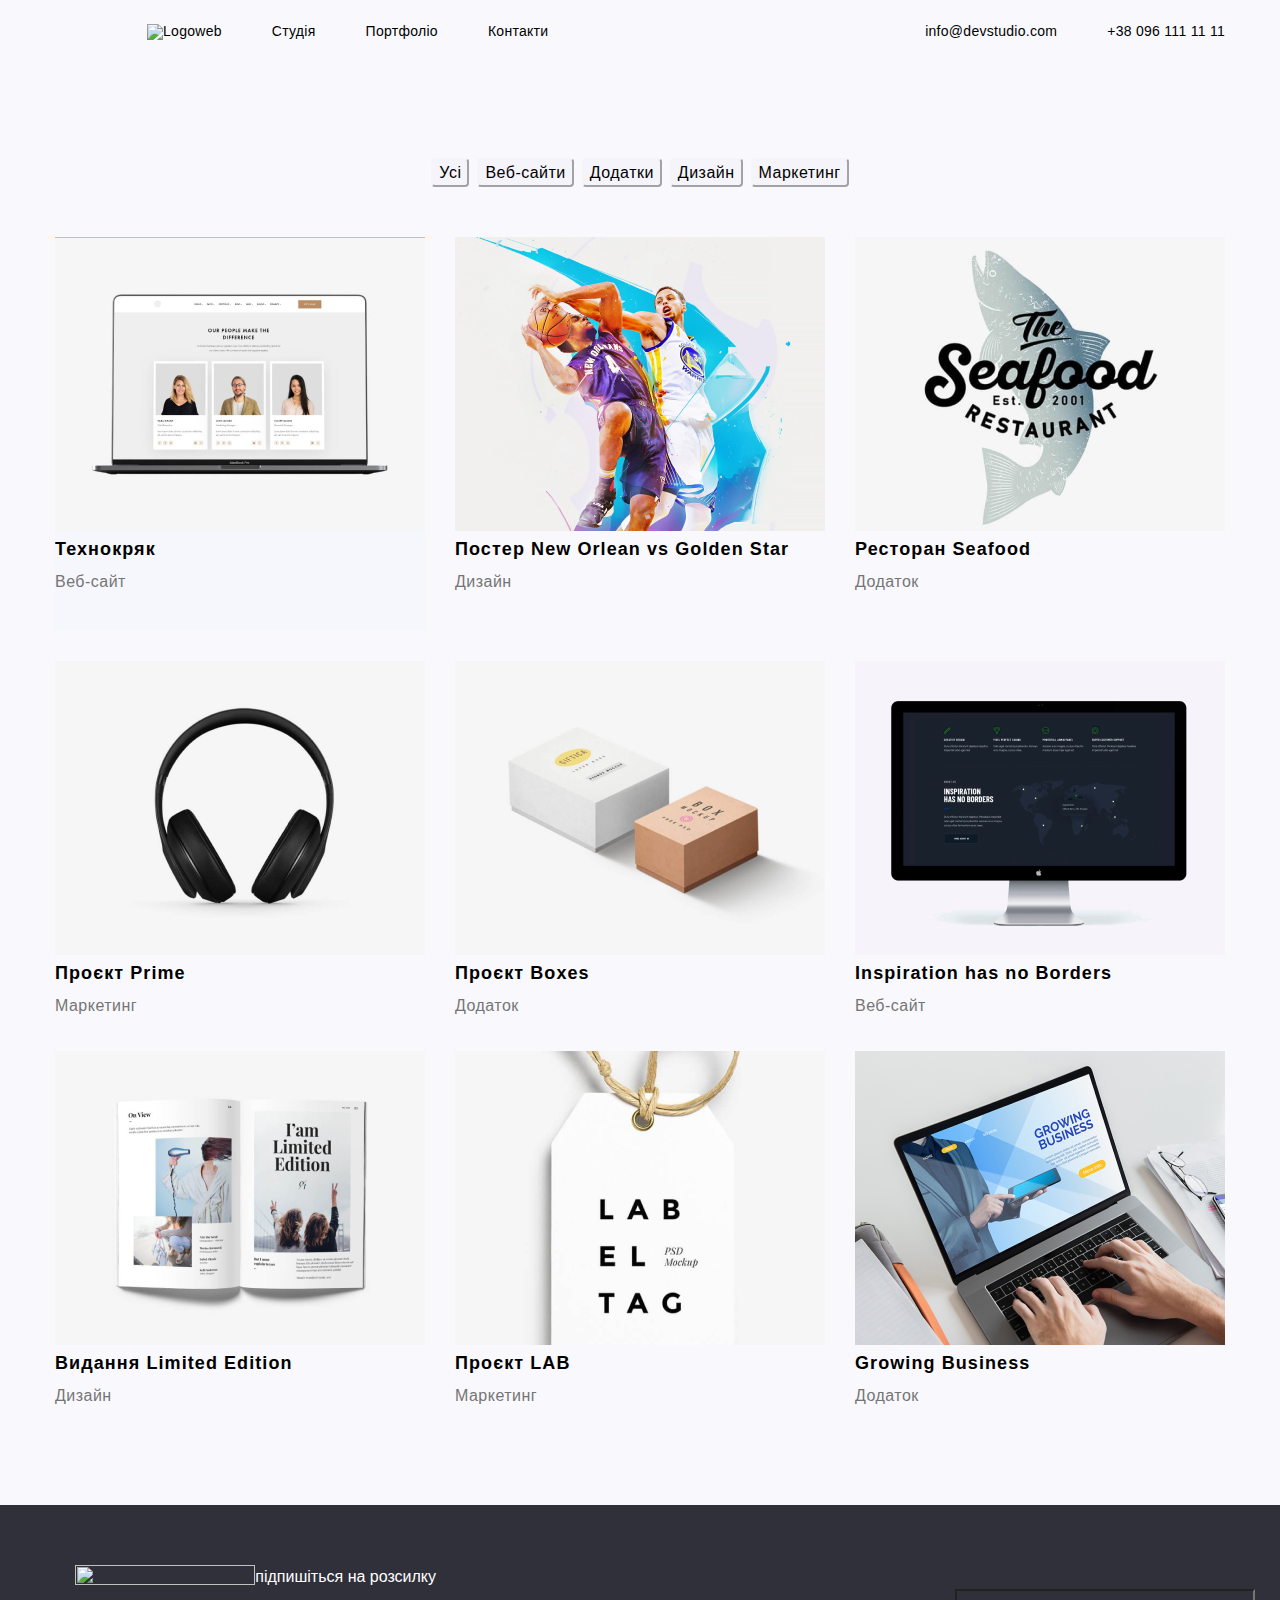
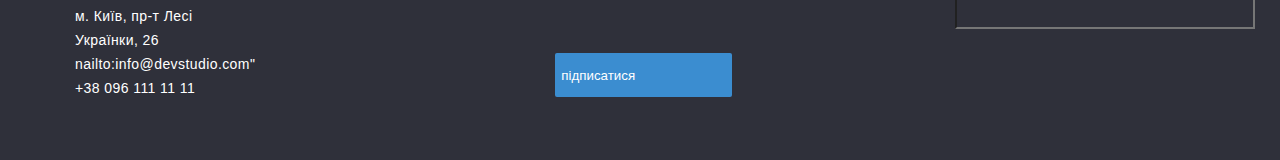
==== portfolio.html @ cb067c21 "index.html" ====
<!DOCTYPE html>
<html lang="en">

<head>
    <meta charset="UTF-8">
    <meta name="viewport" content="width=device=width, initial-scale=1.0">
    <title></title>
    <link rel="preconnect" href="https://fonts.googleapis.com"/>
    <link rel="preconnect" href="https://fonts.gstatic.com"crossorigin />
    <link href="https://.googleapis.com/css2?family=Raleway:wght@700&family=Roboto:wght@400;500;700;900&display=swap">
    <link rel="stylesheet" href="https://cdnjs.cloudflare.com/ajax/libs/modern-normalize/1.10/modern-normalize/min/css"/>
    <link rel="stylesheet" href="./Css/styles.css">

</head>

<body>
    <header>
        
        <div class="contayner flex">
            

            <ul class="header-list">
                <li>
                    <img src="./imeges/WebStudioLogotype.png"   class="Logoweb4"   alt="Logoweb">
                </li>
                <li>
                    <a href="./index.html" class="header-logo-link">Студія</a>
                    
                    
                    
                </li>
                <li>
                    <a href="./portfolio.html" class="header-logo-link1">Портфоліо</a>
                    
                </li>
                <li>
                    <a href="#" class="header-logo-link2">Контакти</a>
                </li>

            </ul>
            <ul class="header-contacts">

                <li>
                    <a class="header-contacts-list1" href="mailto:info@devstudio.com">info@devstudio.com</a>
                
                </li>
                <li>
                    <a class="header-contacts-list2" href="tel:+38 096 111 11 11">+38 096 111 11 11</a>
                </li>
            </ul>
        </div>
        

    </header>

    <main>
        <section  class="portfolio"  >
            <div class="contayner">
            
            <ul class="buttons">
                <li><button class="li" >Усі</button></li>
                <li><button class="li">Веб-сайти</button></li>
                <li><button  class="li">Додатки</button></li>
                <li><button  class="li" >Дизайн</button></li>
                <li><button  class="li" >Маркетинг</button></li>
            </ul>
          
            <ul class="imegesport">

               
                
                <div class="ll">
                <li><img src="./Images.Portfolio/laptop.png"    alt="Технокряк" width="280"> 
                    
                   <h3 class="text-port" >Технокряк</h3>
                    <p class="text-portf">Веб-сайт</p>
                   
                    </li>
                    
                
                    <div class="overlay">

                        <p>Ресурс пропонує комплексні пропозиції з різним рівнем функціоналу
                             та сервісів. Все це дозволить відвідувачу отримати вичерпні відомості про
                              компанію чи приватну особу.</p>
                     
                   
                    </li>
                </div>
            </div>
                    
                    
                    
                   
                
                

                <li><img src="./Images.Portfolio/poster.png" alt="Постер New Orlean vs Golden Star" width="270">
                <h3 class="text-port">Постер New Orlean vs Golden Star</h3>
                <p class="text-portf">Дизайн</p>
                </li>

            

                <li><img src="./Images.Portfolio/fish.png" alt="Ресторан Seafood" width="270">
              
                <h3 class="text-port" >Ресторан Seafood</h3>
                <p   class="text-portf" >Додаток</p>
                </li>
               
                

                <li><img src="./Images.Portfolio/headphones.png" alt="Проєкт Prime" width="270">
               
                <h3 class="text-port" >Проєкт Prime</h3>
                <p   class="text-portf" >Маркетинг</p>
                </li>

                <li><img src="./Images.Portfolio/boxes.png" alt="Проєкт Boxes" width="270">
               
                <h3 class="text-port"  >Проєкт Boxes</h3>
                <p  class="text-portf"  >Додаток</p>
                </li>

                <li><img src="./Images.Portfolio/computer.png" alt="Inspiration has no Borders" width="270">
              
                <h3 class="text-port"  >Inspiration has no Borders</h3>
                <p  class="text-portf"  >Веб-сайт</p>
                </li>
               

                <li><img src="./Images.Portfolio/7.png" alt="Видання Limited Edition" width="270">
               
                <h3  class="text-port" >Видання Limited Edition</h3>
                <p   class="text-portf" >Дизайн</p>
                </li>


                <li><img src="./Images.Portfolio/8.png" alt="Проєкт LAB" width="270">
              
                <h3 class="text-port"  >Проєкт LAB</h3>
                <p   class="text-portf"  >Маркетинг</p>
                </li>

                <li><img src="./Images.Portfolio/9.png" alt="Growing Business" width="270">
               
                <h3 class="text-port" >Growing Business</h3>
                <p   class="text-portf" >Додаток</p>
                </li>

            </ul>
            </div>
      
            
        </section>
    </main>



    <footer class="footer">

        <div class="contayner flex">
            <div>

                <img class="Logoweb" src="./imeges/logo2.png" width="145" height="31">
                <address>
                    <ul class="address1">
                        <li><a class="address">м. Київ, пр-т Лесі Українки, 26 </a></li>
                        <li class="address-hero" href="mailto..info@devstudio.com">nailto:info@devstudio.com"</a>
                        </li>
                        <li class="address-hero" href="tel..+38 096 111 11 11">+38 096 111 11 11</a></li>
                    </ul>
                </address>
            </div>
            <div>
                <p class="">підпишіться на розсилку</p>
                <form>
                    <input text="email" class="input" name="email"> <br> <br>
                    <button type="submit" class="submit">
                        підписатися
                    </button>

                </form>
            </div>


        </div>
    </footer>
                   
              
           
     
</body>

</html>
---- Css/styles.css ----
h1,
h2,
h3,
p {
    margin: 0;
}

body {
    font-family: 'Roboto', sans-serif;
}

ul {
    list-style-type: none;
    margin: 0;
    padding: 0;

}

address {
    font-style: normal;
}

a {
    color: inherit;
    text-decoration: none;
}

.contayner {
    width: 1200px;
    padding: 0 15px;
    margin: 0 auto;
}


.header-list {
   display: flex;
   flex-wrap: nowrap;
   gap: 50px;
   margin-left: 92px;
  

}

.header-contacts-list1:hover{
   color: #2196F3;
   
}

.header-contacts-list2:hover{
   color: #2196F3;
   
}

.container {
    margin: 0 auto;
    padding: 0 15px;
}





.features-list {
    display: flex;
    justify-content: center;
    gap: 30px;
}



img {
    display: block;
    width: 100%;
    height: auto;
}

.text-hero {
    font-size: 44px;
    font-weight: 900;
    line-height: 60px;
    letter-spacing: 0.06em;
    text-align: center;
    line-height: 1.36;

}

.features {
    display: flex;
}





.hero {
    width: 1600px;
    background-image: linear-gradient(to right, rgba(47, 48, 58, 0.4), rgba(47, 48, 58, 0.4)), url(../Imeges/background.png);
    background-position: center;
    background-size: cover;
    color: #ffffff;
    padding-top: 200px;
    padding-bottom: 200px;
    margin: 0 auto;
   text-align: center;




}

.email-footer {
    color: #2F303A;

}

.text-section {

    font-size: 36px;
    font-weight: 700;
    line-height: 42.19px;
    letter-spacing: 0.03em;
    text-align: center;

}

.hero-icon {
    fill: #ffffff;
}




.button {
    position: absolute;
    word-spacing: 12px;
    left: 0;
    bottom: 0;
    width: 370px;
    padding-top: 40px;
    padding-bottom: 40px;
    line-height: 23px;
    width: 100%;
    color: #fefcfc;
    background-color: rgba(0, 0, 0, 0.36)
}


.button-hero {
    display: flex;
    width: 152px;
    height: 30px;
    top: 440px;
    gap: 0px;
    font-size: 16px;
    font-weight: 700;
    line-height: 30px;
    letter-spacing: 0.06em;
    text-align: center;
}

.class-ul {
    display: flex;
    width: 1170px;
    height: 248px;
    top: 774px;
    gap: 7px;
    opacity: 23px;


}

.div {
    display: flex;
    gap: 30px;
}

.people {
    display: flex;
    gap: 30px;


}

.hero-link {
    display: flex;
    gap: 13;

}

.header-contacts {
    display: flex;
    margin-left: auto;
}


.flex {
    display: flex;

}





.text .text-list {
    position: relative;
    opacity: 1px;
    gap: 0;
    top: 23;



}

.header-logo {
    width: 145px;


}

.team {
    color: #000000;

    font-size: 36px;
    font-weight: 700;
    line-height: 42.19px;
    letter-spacing: 0.03em;
    background-color: #F5F4FA;
    ;



}

.team-h2 {
    text-align: center;

    font-size: 36px;
    font-weight: 700;
    line-height: 42.19px;
    letter-spacing: 0.03em;





}

.text-li {


    font-size: 36px;
    font-weight: 700;
    line-height: 42.19px;
    letter-spacing: 0.03em;
    text-align: center;
    border-bottom: 10px;




}

.contayner text {
    display: flex;
    gap: 30px;

}

.features-text {

    font-size: 14px;
    font-weight: 400;
    line-height: 24px;
    letter-spacing: 0.03em;
    text-align: left;


}

.features-title {

    font-size: 14px;
    font-weight: 700;
    line-height: 16.41px;
    letter-spacing: 0.03em;
    border-bottom: 20px;

}

.people-title {
    color: #212121;

    font-size: 16px;
    font-weight: 500;
    line-height: 18.75px;
    letter-spacing: 0.03em;
    background-color: white;
 

}

.people-text {
    color: #757575;

    font-size: 16px;
    font-weight: 400;
    line-height: 18.75px;
    letter-spacing: 0.03em;
    background-color: white;
   

}




.text-imeges3 {
    word-spacing: 12px;
}

.footer {
    background: #2F303A;
    color: #ffffff;

}

.address {

    font-size: 14px;
    font-weight: 400;
    line-height: 24px;
    letter-spacing: 0.03em;

}

.address-hero {

    font-size: 14px;
    font-weight: 400;
    line-height: 24px;
    letter-spacing: 0.03em;

}

.buttons {
    display: flex;
    justify-content: center;
    color: #212121;
    gap: 8px;
    margin-bottom: 50px;
font-size: 16px;
font-weight: 500;
line-height: 26px;
letter-spacing: 0.03em;
color: #ffffff;






}

.text-port {

    font-size: 18px;
    font-weight: 700;
    line-height: 36px;
    letter-spacing: 0.06em;
    overflow: hidden;

}
* {
   box-sizing: border-box;
 }


.ll{
   position: relative;
 width: 300px;
 height: 300px;
 margin: 0 auto;
 background-color: #bdbdbd;
 overflow: hidden;
}
 
.overlay {
   
       position: absolute;
       top: 0;
       left: 0;
       width: 100%;
       height: 100%;
       background-color: #3f51b5;
     
       transform: translatey(100%);
       transition: transform 250ms ease-in-out;
     
     
 }
 .ll:hover .overlay{
   transform: translatey(0);
}
 

 
.text-portf {

    color: #757575;
    font-size: 16px;
    font-weight: 400;
    line-height: 30px;
    letter-spacing: 0.03em;

}

.header-logo {
    width: 145px;
    animation:changesize 600ms 3 ;
}
@keyframes changesize {
   0% {
     transform: scale(1);
   }
 
   50% {
     transform: scale(1.3);
   }
 
   100% {
     transform: scale(1);
   }
 }

header {
    padding-bottom: 24px;
    padding-top: 24px;
}

.header-logo-link .curent::after {
  
   background-color: #2196F3;
   height: 4px;
   width: 100px;
   border-radius: 2px;
   display: block;
   margin-top: 28px;
   position: absolute;

}
.header-logo-link .curent {
   color: #2196F3;
}


footer {
    padding: 60px;
    padding-top: 60px;
}

.header-contacts {
    display: flex;
    gap: 50px;
    margin-left: auto;


}

.imegesport {
    display: flex;
    gap: 30px;
    flex-wrap: wrap;
}

.text,
.team,
.clients {
    padding-top: 94px;
    padding-bottom: 94px;
}

.features {
    padding-top: 94px;

}

.portfolio {
    padding-top: 94px;
    padding-bottom: 94px;
}



.backdrop {
    top: 0;
    left: 0;
    position: fixed;
    width: 100%;
    height: 100%;
    background-color: rgba(0, 0, 0, 0.33);
    opacity: 1;
    visibility: visible;
    transition-timing-function: cubic-bezier(0.4, 0, 0.2, 1);
    transform: translatey(-100%);
    transition: transform 250ms ease-in-out;

}
.backdrop.is-hidden .modal {
   transform: translate(-50%, -50%) scale(0);
 }
 
 .no-scroll {
   overflow: hidden;
 }

.modal {
   position: absolute;
   top: 50%;
   left: 50%;
   min-width: 400px;
   min-height: 300px;
   padding: 15px;
   background-color: skyblue;
   transform: translate(-50%, -50%) scale(1);
   transition: opacity 500ms cubic-bezier(0.83, -0.08, 0.32, 1) 1000ms;
   
    



}
.backdrop.is-hidden .modal {
   transform: translate(-50%, -50%) scale(0);
 }

.no-scroll {
   overflow: hidden;
 }




.backdrop.is-hidden {
    opacity: 0;
    pointer-events: none;
    visibility: hidden;
    

}

.header-list,
.header-contacts {
    font-weight: 500;
    font-size: 14px;
    line-height: 1.14;
    letter-spacing: 0.02em;


}


.modal-clouse {
   top: 8px;
   right: 8px;
    position: absolute;
    width: 30px;
    height: 30px;
    border-radius: 66px;
    background: none;
    border: 1px solid rgba(0, 0, 0, 0.1);
    display: flex;
    justify-content: center;
    opacity: 20px;
    fill: #000000;
    transition-property: color;
    opacity: calc(1);
    translate: scale(x,y);
    transition-duration: 250ms;
    transform: scale(1);
     transition-timing-function: cubic-bezier(0.4, 0, 0.2, 1)
     

}
.backdrop  {
   position: fixed;
   top: 0;
   left: 0;
   width: 100%;
   height: 100%;
   background-color: rgba(0, 0, 0, 0.5);
   opacity: 1;
   transition:
     opacity 500ms cubic-bezier(0.83, -0.08, 0.32, 1) 1000ms,
     visibility 500ms cubic-bezier(0.83, -0.08, 0.32, 1) 1000ms;
}
.modal-clouse:hover{
   color: #3b8dd0;
}

.name {
    color: #524f4c;
}

.submit {
   display: flex;
   align-items: center;
   gap: 10px;
   border: none;
   border-radius: 2px;
    color: #ffffff;
    background-color: #3b8dd0;
    width: 177px;
    height: 44px;
    margin-left: 300px;
    


}

.modal-input:focus-within.modal-in{
   border-color: #2196F3;
}




.input {
    background: #2F303A;
    width: 300px;
    height: 40px;
    color: #ffffff;
    margin-left: 700px;

}

.modal-input {
  top: 33px;
  color: #21212133;
  width: 400px;
  margin-left: 100px;
  

}
.sub{
   font-family: 40px;
font-size: 14px;
font-weight: 700;
margin-left: 700px;
top: 10px;

}



.modal-in{
   
   color: #757575;

  border-radius: 4px;
  width: 448px;
  height: 40px;
  margin-left: 2px;
  width: 448px;

}
.modal-in3{
   width: 448px;
height: 120px;
top: 518px;
gap: 0px;
border-radius: 4px ;
border: 1px 0px 0px 0px;


}
.modal-in1{
   
   top: 518px;
   gap: 0px;
   border-radius: 4px ;
   border: 1px 0px 0px 0px;
   
  
}

.modal-in:hover{
   color: #3b8dd0;
}
.modal-label {
   display: flex;
   flex-direction: column;
   gap: 4px;
   color: #757575;
   border-radius: 1px;
   


  
}

.m4{
   margin-left: -109px;
}


.textcom {
    width: 400px;
    height: 99px;
}

data {
   font-family: 'Roboto';
   font-size: 40px;
   font-weight: 700;
   line-height: 23.44px;
   letter-spacing: 0.03em;
   margin-left: 150px;
   
   

}

.button-hero2 {

    color: #ffffff;
    background-color: #3b8dd0;
    text-align: center;
    width: 216px;
    height: 50px;
    font-size: 16px;
    font-weight: 700;
    line-height: 30px;
    letter-spacing: 0.06em;
    border-radius: 8px;
    border-color: #3b8dd0;
    





}

.weblogo {
   font-family: Raleway;
font-size: 26px;
font-weight: 700;
line-height: 30.52px;
letter-spacing: 0.03em;
text-align: left;

}

.li{
  
font-size: 16px;
font-weight: 70;
line-height: 23px;
letter-spacing: 0.03em;
text-align: center;
background: #F5F4FA;
color: #000000;
font-size: 16px;
border-radius: 3%;
border-radius: 4px;
border-color: #F5F4FA;


   


}
.hero-main {
   display: flex;
   gap: 39px;
   
 


}

svg {
   width: 170px;
   height: 92px;
   color: #AFB1B8;
   border-radius: 3px;
   border: 1px solid #AFB1B8
   


}

.svg {
   color: #AFB1B8
}

.header-logo-link::after{
   color: #2196F3;
   border-bottom: #2196F3;
   transition-duration: 250ms;
   transition-timing-function: cubic-bezier(0.4, 0, 0.2, 1);
  transform: translatey(-100%);
  transition: transform 250ms ease-in-out;

}

.header-logo-link:hover{
   color: #2196F3;
   transition-property: color;
   opacity: calc(1);
   translate: scale(x,y);
   transform: scale(1);
    transition-duration: 250ms;
    transition-timing-function: cubic-bezier(0.4, 0, 0.2, 1);
   transform: translatey(-100%);
   transition: transform 250ms ease-in-out;
   

   
}
.header-logo-link{
 
   border-bottom: #000000;
   transition: background-color 250ms cubic-bezier(0.4, 0, 0.2, 1);


}



.Clientsvg{
   display: flex;
   width: 170px;
   height: 92px;
   top: 2490px;
   
   gap: 0px;
   border: 1px 0px 0px 0px;
   opacity: 0px;
   
}



.m1{
   color: #757575;
width: 448px;
height: 40px;
top: 314px;
gap: 0px;
border-radius: 4px;
opacity: 0px;

}

.sub2{
   top: 10;
   gap: 10;
   width: 199px;
   height: 50px;

font-size: 16px;
font-weight: 700;
line-height: 30px;
letter-spacing: 0.06em;
margin-left: 200px;
color: #ffffff;
background-color: #2196F3;
border-radius: 3px;


}

.hr{
   width: 72px;
height: 6px;
top: 44px;
gap: 0px;
border-radius: 4px ;
opacity: 0px;
color: #2196F3;
background-color: #2196F3;

}

* {
   box-sizing: border-box;
 }
 
 body {
   line-height: 1.5;
   font-family: sans-serif;
   background-color: #f9f9fd;
 }
 
 h1 {
   text-align: center;
   font-size: 24px;
 }
 
 .ll {
   
   width: 370px;
   height: 394px;
   background-color: #f5f7fd;
   transition: background-color 250ms cubic-bezier(0.4, 0, 0.2, 1);

  
   

   overflow: hidden;
 }
 
 .overlay {
   position: absolute;
   top: 0;
   left: 0;
   width: 100%;
   height: 75% ;
   background: #2196F3E5;

   transition-property: color;
   transition-duration: 250ms;
    transition-timing-function: cubic-bezier(0.4, 0, 0.2, 1);
   transform: translatey(-100%);
   transition: transform 250ms ease-in-out;
   
   
 }
 
 .ll:hover .overlay {
   transform: translatey(1);
  
 }
 
 .overlay p {
   color: #fff;
   padding: 10px;
   margin: 0;
   font-size: 18px;
  
font-weight: 400;
line-height: 28px;
letter-spacing: 0.03em;
align-content: center;

 }
 

 .ll:hover{
   box-shadow: 1px 1px 10px gray;
   

 }

 .li:hover{
   color: #ffffff;
   background-color: #2196F3;
   transition-property: color;
   transition-duration: 250ms;
    transition-timing-function: cubic-bezier(0.4, 0, 0.2, 1);
  

}

.header-logo-link1:hover{
   color: #2196F3;
   transition-property: color;
   opacity: calc(1);
   translate: scale(x,y);
   transform: scale(1);
   transition-duration: 250ms;
   transition-timing-function: cubic-bezier(0.4, 0, 0.2, 1);
  transform: translatey(-100%);
  transition: transform 250ms ease-in-out;
    
}
.header-logo-link2:hover{
   color: #2b98f2;
  transition-property: color;
  opacity: calc(1);
  translate: scale(x,y);
  transform: scale(1);
  transition-duration: 250ms;
  transition-timing-function: cubic-bezier(0.4, 0, 0.2, 1);
 transform: translatey(-100%);
 transition: transform 250ms ease-in-out;
}
.header-logo-link::after{
   position: absolute;
   display: block;
   color: #2196F3;

}
.li:hover{
   color: #ffffff;
   background-color: #2196F3;
   transition-property: color;
   transition-duration: 250ms;
    transition-timing-function: cubic-bezier(0.4, 0, 0.2, 1);
  

}


body {
   font-size: 16px;
   margin: 0;
   padding: 0;
   box-sizing: border-box;
}

.container {
   display: flex;
   flex-direction: column;
   padding: 1em;
   width: 100%;
}


@media (min-width: 480px) {
   .container {
       flex-direction: row;
       padding: 2em;
   }

   .header {
       font-size: 1.5em;
   }
}


@media (min-width: 768px) {
   .container {
       padding: 3em;
   }

   .header {
       font-size: 2em;
   }

   .main-content {
       flex: 1;
       padding: 1em;
   }
}

@media (min-width: 1200px) {
   .container {
       max-width: 1200px;
       margin: 0 auto;
       padding: 4em;
   }

   .header {
       font-size: 2.5em;
   }
}

.src1{
   margin-bottom: 30px;
}
.src2{
   margin-bottom: 25px;
   width: 270px;
}

.features-text{
   color: #757575;

}

.svg1{

       width: 170px;
       height: 92px;
       fill: #AFB1B8;
     gap: 40px;
       
     
}
.svg2{

   width: 170px;
   height: 92px;
   fill: #AFB1B8;
   
 
}
.svg3{

   width: 170px;
   height: 92px;
   fill: #AFB1B8;
   
 
}

.svg4{

   width: 170px;
   height: 92px;
   fill: #AFB1B8;
   
 
}
.svg5 {

   width: 170px;
   height: 92px;
   fill: #AFB1B8;
   
 
}
.svg6 {

   width: 170px;
   height: 92px;
   fill: #AFB1B8;
   
 
}


.Clientsvg{

display: flex;
    gap: 25px;
}

.Clientsvg-section   {
font-size: 36px;
font-weight: 700;
line-height: 42.19px;
letter-spacing: 0.03em;
text-align: center;

}
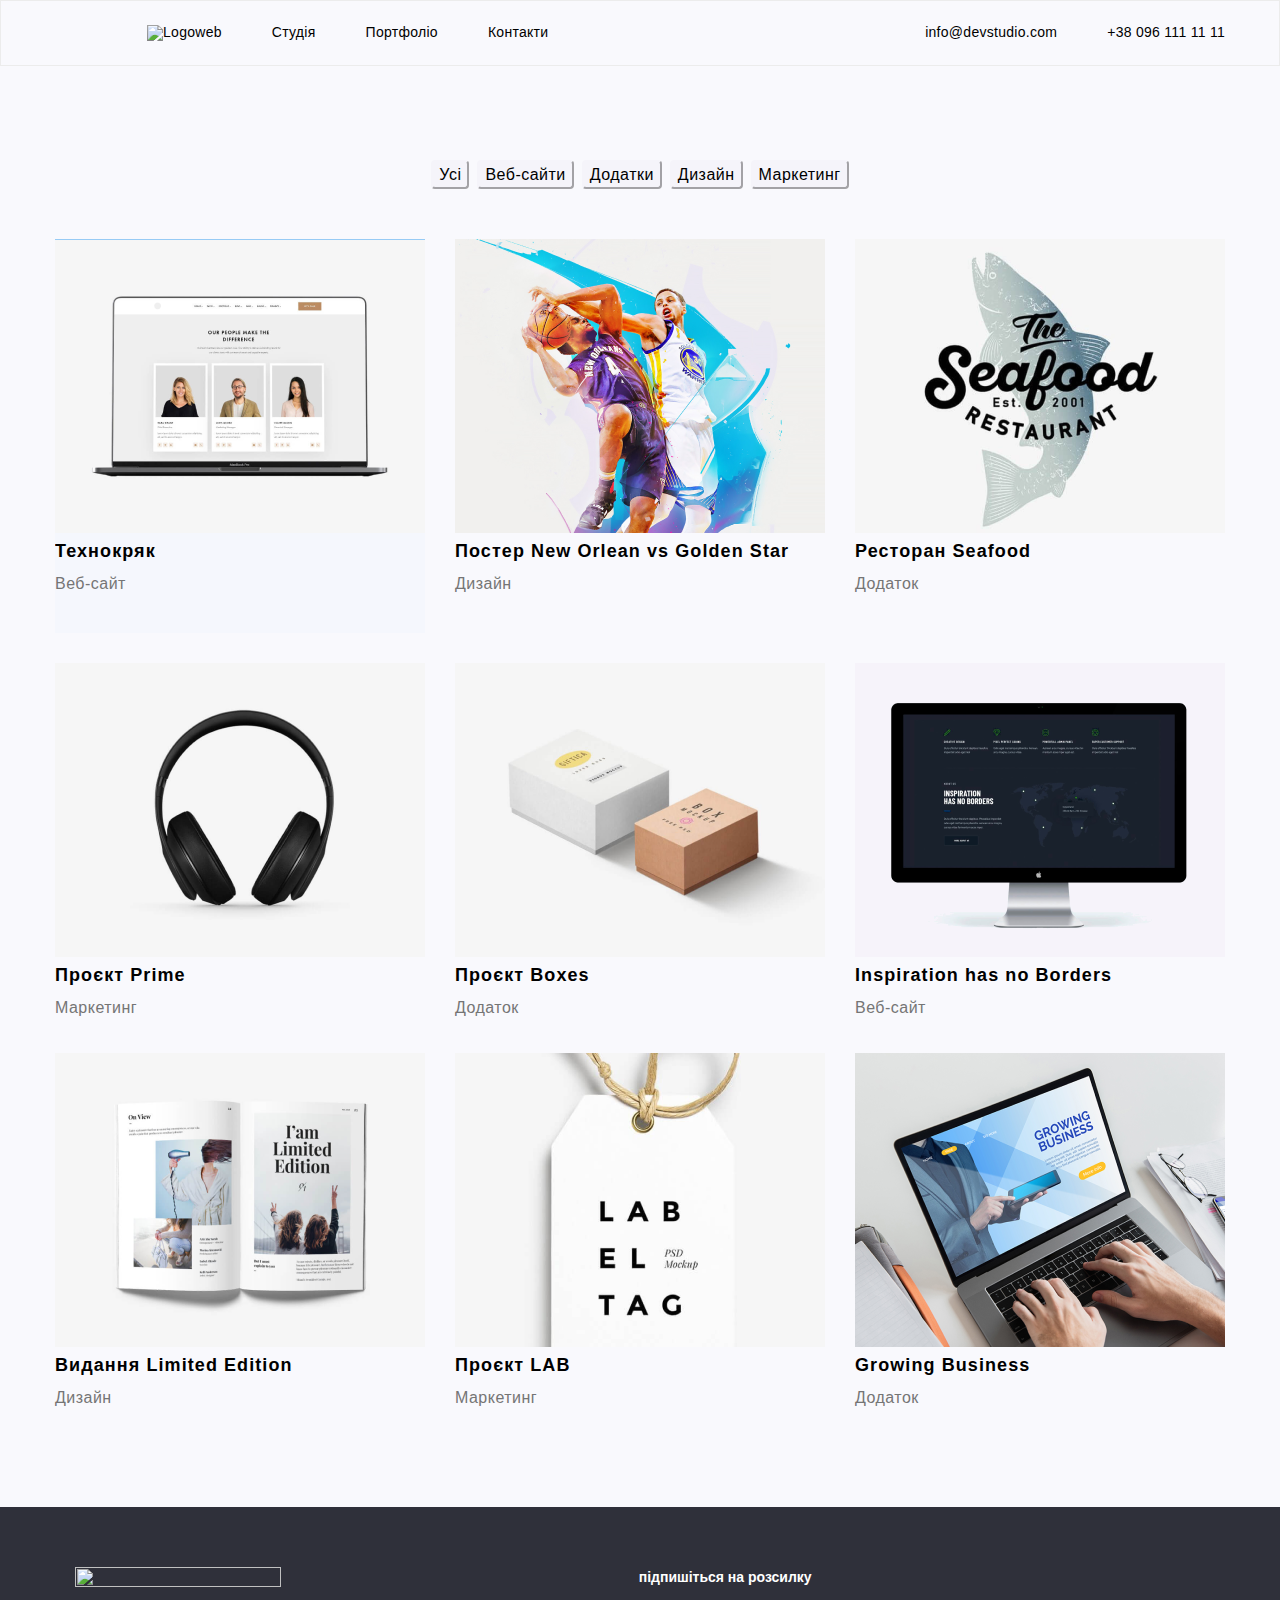
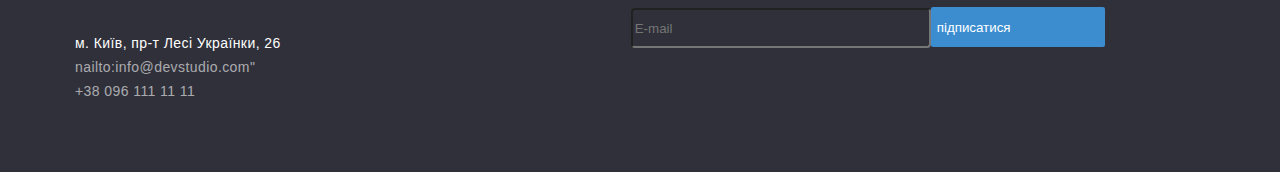
==== commit 1e50783e: "styles.css" ====
--- a/portfolio.html
+++ b/portfolio.html
@@ -173,9 +173,9 @@
                 </address>
             </div>
             <div>
-                <p class="">підпишіться на розсилку</p>
+                <p class="sub">підпишіться на розсилку</p>
                 <form>
-                    <input text="email" class="input" name="email"> <br> <br>
+                    <input text="email" class="input" name="email"  placeholder="E-mail"><br> <br>
                     <button type="submit" class="submit">
                         підписатися
                     </button>
--- a/Css/styles.css
+++ b/Css/styles.css
@@ -31,7 +31,9 @@
     margin: 0 auto;
 }
 
-
+header{
+    border: 1px solid #ECECEC
+}
 .header-list {
    display: flex;
    flex-wrap: nowrap;
@@ -254,7 +256,7 @@
     line-height: 42.19px;
     letter-spacing: 0.03em;
     text-align: center;
-    border-bottom: 10px;
+    border-bottom: 40px;
 
 
 
@@ -331,6 +333,8 @@
     font-weight: 400;
     line-height: 24px;
     letter-spacing: 0.03em;
+    margin-bottom: 50px;
+
 
 }
 
@@ -340,6 +344,8 @@
     font-weight: 400;
     line-height: 24px;
     letter-spacing: 0.03em;
+    color: #FFFFFF99;
+
 
 }
 
@@ -369,6 +375,7 @@
     line-height: 36px;
     letter-spacing: 0.06em;
     overflow: hidden;
+    border:  1px  #c9c6c6;
 
 }
 * {
@@ -412,6 +419,7 @@
     font-weight: 400;
     line-height: 30px;
     letter-spacing: 0.03em;
+    background-color: 1px solid #EEEEEE;
 
 }
 
@@ -471,6 +479,7 @@
     display: flex;
     gap: 30px;
     flex-wrap: wrap;
+    border:  1px  #dbdbdb;
 }
 
 .text,
@@ -502,7 +511,6 @@
     opacity: 1;
     visibility: visible;
     transition-timing-function: cubic-bezier(0.4, 0, 0.2, 1);
-    transform: translatey(-100%);
     transition: transform 250ms ease-in-out;
 
 }
@@ -521,7 +529,7 @@
    min-width: 400px;
    min-height: 300px;
    padding: 15px;
-   background-color: skyblue;
+   background-color: rgb(255, 255, 255);
    transform: translate(-50%, -50%) scale(1);
    transition: opacity 500ms cubic-bezier(0.83, -0.08, 0.32, 1) 1000ms;
    
@@ -610,9 +618,12 @@
    border-radius: 2px;
     color: #ffffff;
     background-color: #3b8dd0;
-    width: 177px;
-    height: 44px;
-    margin-left: 300px;
+    width: 174px;
+    height: 40px;
+    margin-left: 650px;
+    transform: translateY(-65px);
+    
+    
     
 
 
@@ -629,14 +640,15 @@
     background: #2F303A;
     width: 300px;
     height: 40px;
-    color: #ffffff;
-    margin-left: 700px;
+    color: #FFFFFF99;
+    margin-left: 350px;
+    border-radius: 4px;
 
 }
 
 .modal-input {
   top: 33px;
-  color: #21212133;
+  color: #00000033;
   width: 400px;
   margin-left: 100px;
   
@@ -646,8 +658,9 @@
    font-family: 40px;
 font-size: 14px;
 font-weight: 700;
-margin-left: 700px;
+margin-left: 358px;
 top: 10px;
+margin-bottom: 20px;
 
 }
 
@@ -655,7 +668,7 @@
 
 .modal-in{
    
-   color: #757575;
+   color: #000000;
 
   border-radius: 4px;
   width: 448px;
@@ -671,6 +684,8 @@
 gap: 0px;
 border-radius: 4px ;
 border: 1px 0px 0px 0px;
+margin-bottom: 20px;
+
 
 
 }
@@ -680,6 +695,7 @@
    gap: 0px;
    border-radius: 4px ;
    border: 1px 0px 0px 0px;
+   color: #212121;
    
   
 }
@@ -694,9 +710,18 @@
    color: #757575;
    border-radius: 1px;
    
+   
 
 
   
+}
+.modal-label1 {
+    display: flex;
+    flex-direction: column;
+    gap: 4px;
+    color: #757575;
+    border-radius: 1px;
+    margin-left: -100px;
 }
 
 .m4{
@@ -1080,6 +1105,7 @@
        
      
 }
+
 .svg2{
 
    width: 170px;
@@ -1136,4 +1162,26 @@
 letter-spacing: 0.03em;
 text-align: center;
 
+}
+
+
+
+
+.data{
+    display: flex;
+}
+
+.iconp{
+    width: 24px;
+    margin-left: 30px;
+}
+
+.Logoweb{
+    margin-bottom: 20px;
+}
+
+.en{
+    width:10px ;
+   color: #757575;
+
 }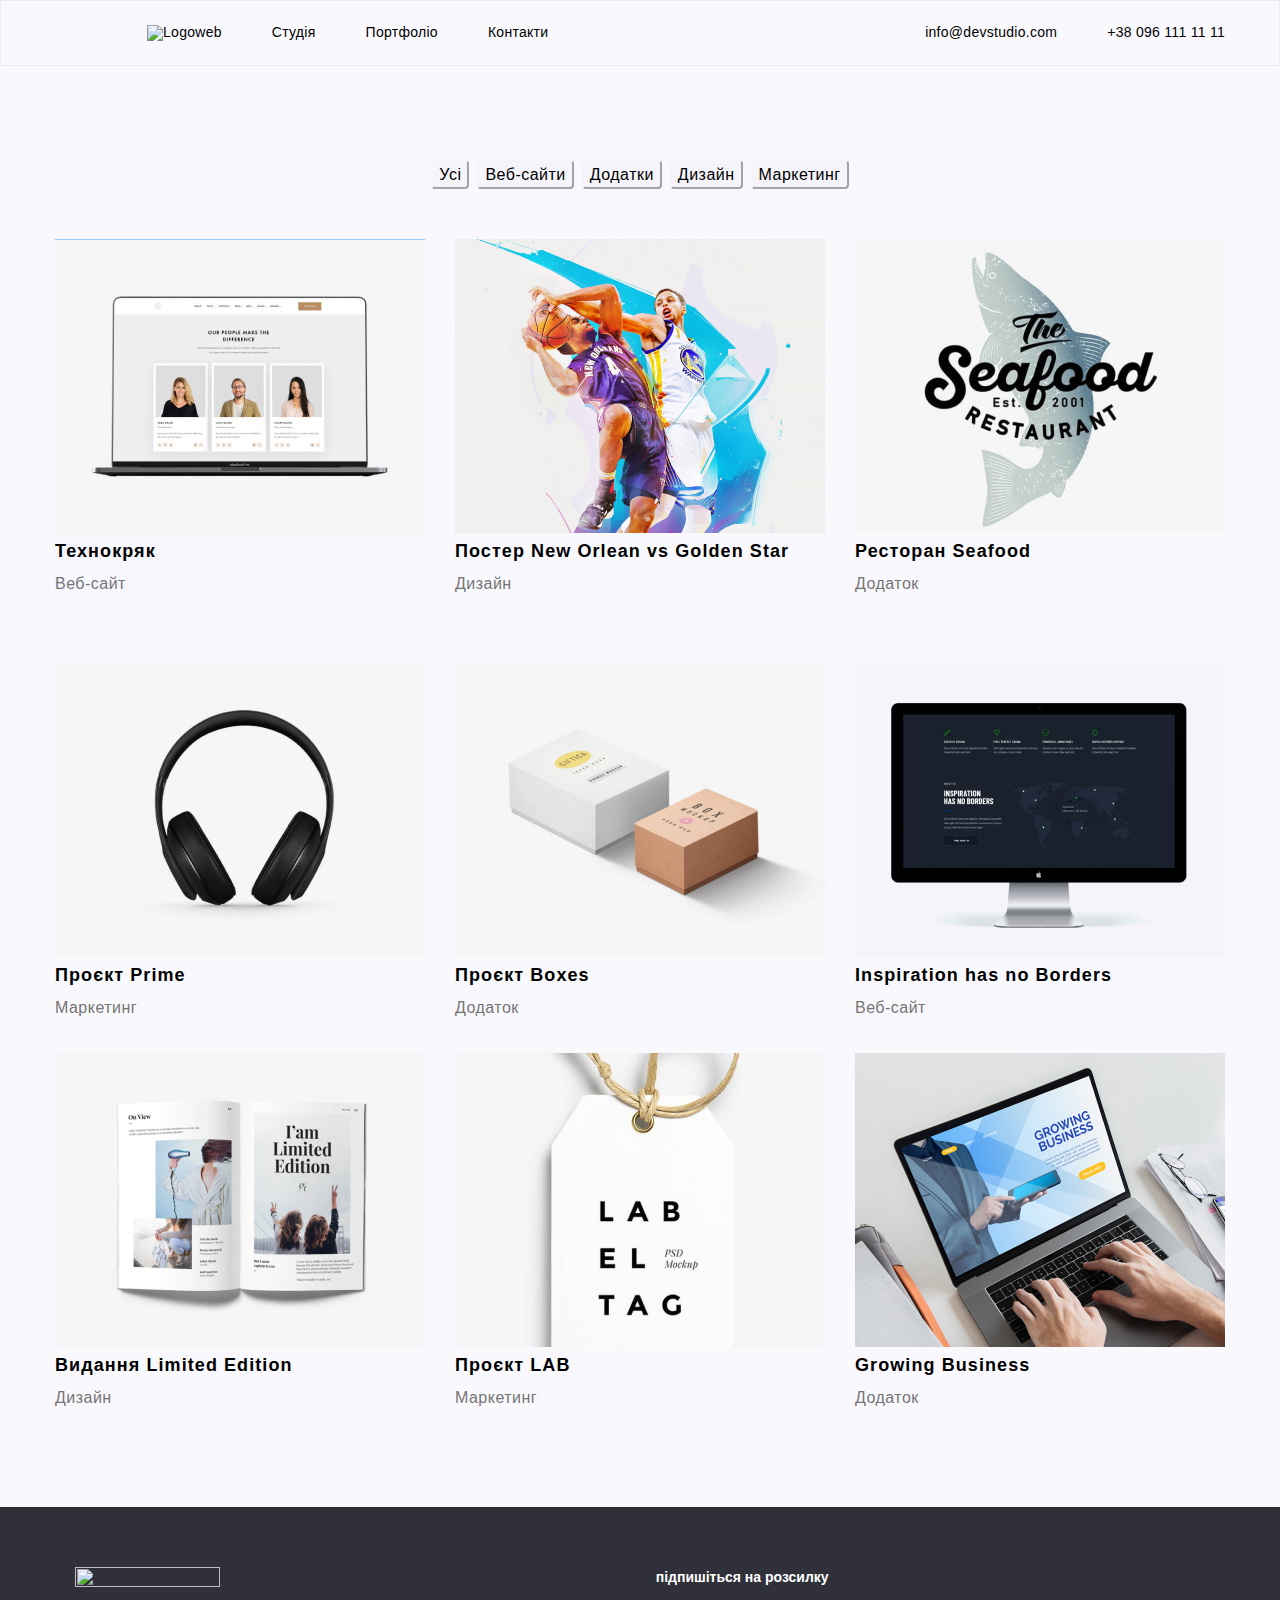
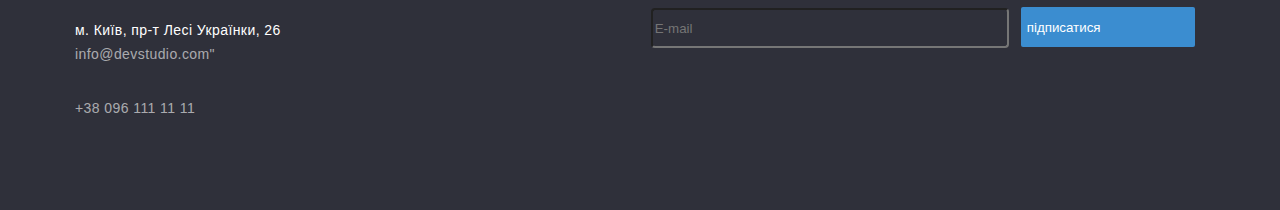
==== commit 123ff3ad: "Css/styles.css" ====
--- a/portfolio.html
+++ b/portfolio.html
@@ -161,12 +161,13 @@
 
         <div class="contayner flex">
             <div>
+            
 
                 <img class="Logoweb" src="./imeges/logo2.png" width="145" height="31">
                 <address>
                     <ul class="address1">
                         <li><a class="address">м. Київ, пр-т Лесі Українки, 26 </a></li>
-                        <li class="address-hero" href="mailto..info@devstudio.com">nailto:info@devstudio.com"</a>
+                        <li class="address-hero" href="mailto..info@devstudio.com">info@devstudio.com"</a>
                         </li>
                         <li class="address-hero" href="tel..+38 096 111 11 11">+38 096 111 11 11</a></li>
                     </ul>
--- a/Css/styles.css
+++ b/Css/styles.css
@@ -179,6 +179,7 @@
 .people {
     display: flex;
     gap: 30px;
+    
 
 
 }
@@ -250,7 +251,7 @@
 
 .text-li {
 
-
+    margin-bottom: 45px;
     font-size: 36px;
     font-weight: 700;
     line-height: 42.19px;
@@ -292,6 +293,7 @@
 
 .people-title {
     color: #212121;
+    text-align: center;
 
     font-size: 16px;
     font-weight: 500;
@@ -303,7 +305,9 @@
 }
 
 .people-text {
+    
     color: #757575;
+    text-align: center;
 
     font-size: 16px;
     font-weight: 400;
@@ -340,11 +344,12 @@
 
 .address-hero {
 
+    margin-bottom: 30px;
     font-size: 14px;
     font-weight: 400;
     line-height: 24px;
     letter-spacing: 0.03em;
-    color: #FFFFFF99;
+    color: #FFFFFF99   ; 
 
 
 }
@@ -620,7 +625,7 @@
     background-color: #3b8dd0;
     width: 174px;
     height: 40px;
-    margin-left: 650px;
+    margin-left: 740px;
     transform: translateY(-65px);
     
     
@@ -638,10 +643,10 @@
 
 .input {
     background: #2F303A;
-    width: 300px;
+    width: 358px;
     height: 40px;
     color: #FFFFFF99;
-    margin-left: 350px;
+    margin-left: 370px;
     border-radius: 4px;
 
 }
@@ -658,7 +663,7 @@
    font-family: 40px;
 font-size: 14px;
 font-weight: 700;
-margin-left: 358px;
+margin-left:  375px;
 top: 10px;
 margin-bottom: 20px;
 
@@ -735,7 +740,7 @@
 }
 
 data {
-   font-family: 'Roboto';
+  text-align: center;
    font-size: 40px;
    font-weight: 700;
    line-height: 23.44px;
@@ -1044,44 +1049,6 @@
 }
 
 
-@media (min-width: 480px) {
-   .container {
-       flex-direction: row;
-       padding: 2em;
-   }
-
-   .header {
-       font-size: 1.5em;
-   }
-}
-
-
-@media (min-width: 768px) {
-   .container {
-       padding: 3em;
-   }
-
-   .header {
-       font-size: 2em;
-   }
-
-   .main-content {
-       flex: 1;
-       padding: 1em;
-   }
-}
-
-@media (min-width: 1200px) {
-   .container {
-       max-width: 1200px;
-       margin: 0 auto;
-       padding: 4em;
-   }
-
-   .header {
-       font-size: 2.5em;
-   }
-}
 
 .src1{
    margin-bottom: 30px;
@@ -1157,6 +1124,7 @@
 
 .Clientsvg-section   {
 font-size: 36px;
+margin-bottom: 45px;
 font-weight: 700;
 line-height: 42.19px;
 letter-spacing: 0.03em;
@@ -1167,6 +1135,7 @@
 
 
 
+
 .data{
     display: flex;
 }
@@ -1178,10 +1147,187 @@
 
 .Logoweb{
     margin-bottom: 20px;
+    width: 145px;
 }
 
 .en{
     width:10px ;
    color: #757575;
 
-}+}
+
+@media (min-width: 480px) and (max-width: 768px) { 
+   
+}
+
+
+@media (min-width: 768px) and (max-width: 1200px) { 
+    
+}
+
+
+@media (min-width: 1200px) { 
+   
+}
+
+
+
+
+
+
+
+  
+
+
+  .sm{
+    width: 16px;
+    height: 12px;
+  }
+
+
+  .team-h2{
+    margin-bottom: 45px;
+  }
+  
+  .team-electro{
+   margin-right: 20px;
+    display: block;
+    display: flex;
+    margin-left: 39px;
+    gap: 10px;
+   
+  
+
+  }
+
+  .team1{
+    width: 44px;
+height: 44px;
+color: #AFB1B8;
+border-radius: 50%; 
+   
+
+
+  }
+
+
+
+ 
+
+
+  .peopl1{
+    background-color: white;
+border-radius: 0px 0px 4px 4px;
+box-shadow: 1px 2px 1px 0px #00000033;
+
+box-shadow: 0px 1px 1px 0px #00000024;
+
+box-shadow: 0px 1px 3px 0px #0000001F;
+
+
+  }
+ 
+
+  .pg{
+    margin-bottom: 40px;
+  }
+
+
+  .pg3{
+    background-color: white;
+    margin-bottom: 40px; 
+  }
+  
+  .peopl3{
+  background-color: white;
+border-radius: 0px 0px 4px 4px;
+box-shadow: 0px 2px 1px 0px #00000033;
+
+box-shadow: 0px 1px 1px 0px #00000024;
+
+box-shadow: 0px 1px 3px 0px #301d1d1f;
+
+
+
+  }
+
+  
+  .social-networks{
+    margin-bottom: 30px;
+  }
+
+  .social-electro{
+
+    display: flex;
+    height:  44px;
+    color: white;
+    background-color: #2F303A;
+    
+  }
+
+  .join{
+    color: #FFFFFF;
+    margin-right: -460px;
+margin-bottom: 100px;
+font-size: 14px;
+font-weight: 700;
+line-height: 16.41px;
+transform: translateY(-110px);
+
+
+  }
+  .address-hero1{
+
+    margin-bottom: 20px;
+    top: 20px;
+    font-size: 14px;
+    font-weight: 400;
+    line-height: 24px;
+    letter-spacing: 0.03em;
+    color: #FFFFFF99   ; 
+    
+
+
+
+}
+
+
+
+.svg1:hover{
+    fill:  #2196F3;
+    border-color: #2196F3;
+
+}
+
+.svg2:hover{
+    fill:  #2196F3;
+    border-color: #2196F3;
+}
+
+.svg3:hover{
+    fill:  #2196F3;
+    border-color: #2196F3;
+}
+
+.svg4:hover{
+    fill:  #2196F3;
+    border-color: #2196F3;
+}
+
+.svg5:hover{
+    fill:  #2196F3;
+    border-color: #2196F3;
+}
+.svg6:hover{
+    fill:  #2196F3;
+    border-color: #2196F3;
+}
+
+
+
+
+ 
+    
+
+
+
